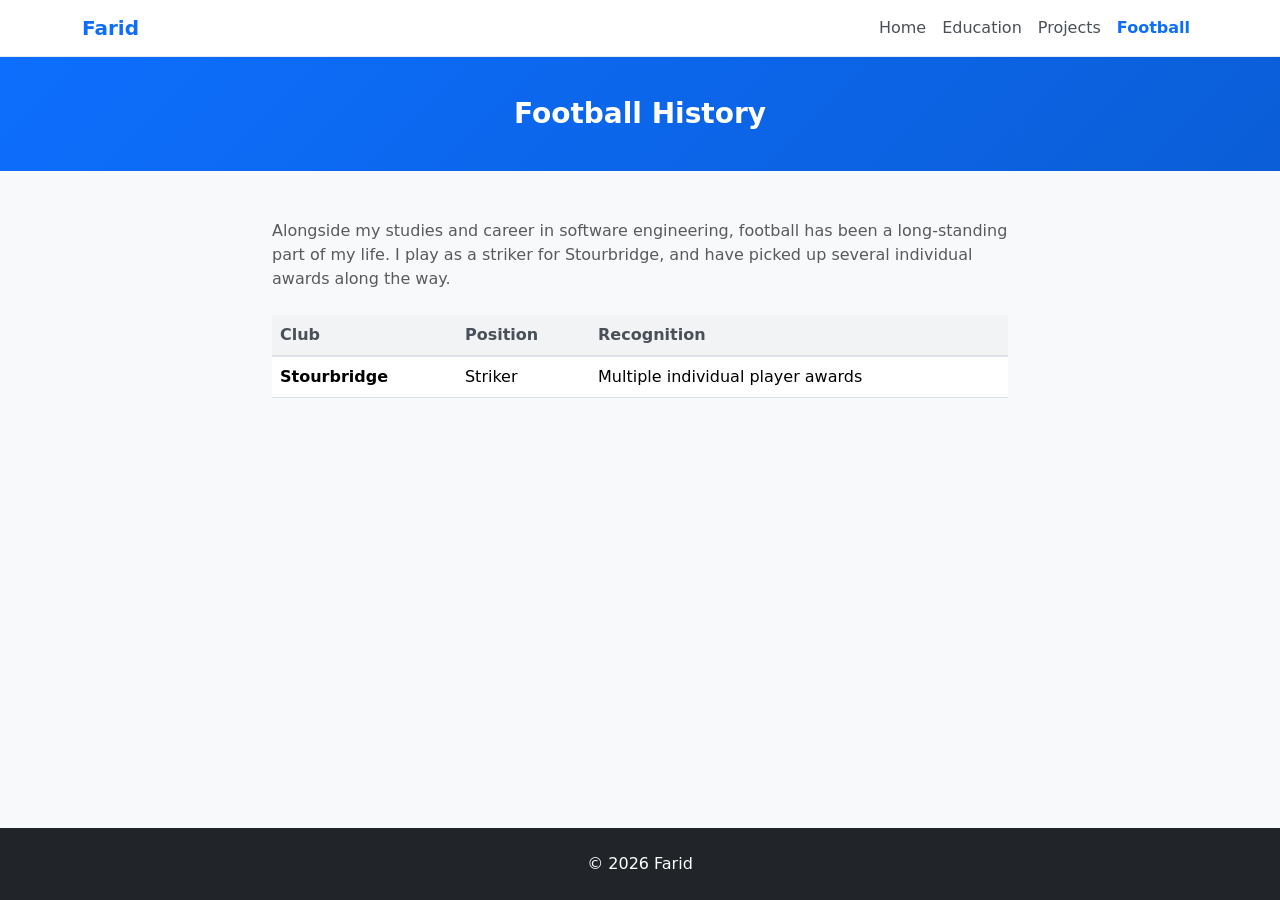
==== football.html @ f2406f61 "Update portfolio with nav, education, projects and football sections" ====
<!DOCTYPE html>
<html lang="en">
<head>
    <meta charset="UTF-8">
    <meta name="viewport" content="width=device-width, initial-scale=1.0">
    <title>Football History - Farid's Profile</title>
    <link href="https://cdn.jsdelivr.net/npm/bootstrap@5.3.2/dist/css/bootstrap.min.css" rel="stylesheet">
    <link rel="stylesheet" href="profileStyle.css">
</head>
<body>

    <!-- Site Navigation -->
    <nav class="navbar navbar-expand-md site-nav sticky-top">
        <div class="container">
            <a class="navbar-brand" href="index.html">Farid</a>
            <button class="navbar-toggler" type="button" data-bs-toggle="collapse" data-bs-target="#navContent">
                <span class="navbar-toggler-icon"></span>
            </button>
            <div class="collapse navbar-collapse" id="navContent">
                <ul class="navbar-nav ms-auto">
                    <li class="nav-item"><a class="nav-link" href="index.html">Home</a></li>
                    <li class="nav-item"><a class="nav-link" href="education.html">Education</a></li>
                    <li class="nav-item"><a class="nav-link" href="projects.html">Projects</a></li>
                    <li class="nav-item"><a class="nav-link active" aria-current="page" href="football.html">Football</a></li>
                </ul>
            </div>
        </div>
    </nav>

    <header class="page-header text-white text-center">
        <div class="container">
            <h1 class="h3 fw-bold mb-0">Football History</h1>
        </div>
    </header>

    <main class="container my-5">
        <section class="row justify-content-center">
            <div class="col-lg-8">

                <p class="text-muted mb-4">
                    Alongside my studies and career in software engineering, football has been a long-standing part of my life. I play as a striker for Stourbridge, and have picked up several individual awards along the way.
                </p>

                <div class="table-responsive">
                    <table class="table table-clean align-middle">
                        <thead>
                            <tr>
                                <th scope="col">Club</th>
                                <th scope="col">Position</th>
                                <th scope="col">Recognition</th>
                            </tr>
                        </thead>
                        <tbody>
                            <tr>
                                <td class="fw-semibold">Stourbridge</td>
                                <td>Striker</td>
                                <td>Multiple individual player awards</td>
                            </tr>
                        </tbody>
                    </table>
                </div>

            </div>
        </section>
    </main>

    <footer class="bg-dark text-white text-center py-4">
        <div class="container"><p class="mb-0">&copy; 2026 Farid</p></div>
    </footer>
    <script src="https://cdn.jsdelivr.net/npm/bootstrap@5.3.2/dist/js/bootstrap.bundle.min.js"></script>
</body>
</html>
---- profileStyle.css ----
body {
    background-color: #f8f9fa;
    font-family: system-ui, -apple-system, "Segoe UI", Roboto, Helvetica, Arial, sans-serif;
    color: #333;
    display: flex;
    flex-direction: column;
    min-height: 100vh;
}

main {
    flex: 1;
}

.hero-section {
    background: linear-gradient(135deg, #0d6efd, #0b5ed7);
}

.profile-img {
    width: 90px;       
    height: 90px;      
    object-fit: cover;  
    border: 4px solid rgba(255, 255, 255, 0.3);
}

.team-card {
    transition: transform 0.2s ease-in-out;
}

.team-card:hover {
    transform: translateY(-5px);
}

/* Site navigation */
.site-nav {
    background-color: #ffffff;
    border-bottom: 1px solid #e9ecef;
}

.site-nav .navbar-brand {
    font-weight: 700;
    color: #0d6efd;
}

.site-nav .nav-link {
    color: #495057;
    font-weight: 500;
}

.site-nav .nav-link.active {
    color: #0d6efd;
    font-weight: 600;
}

/* Page header (smaller hero used on inner pages) */
.page-header {
    background: linear-gradient(135deg, #0d6efd, #0b5ed7);
    padding: 2.5rem 0;
}

/* Education timeline */
.timeline {
    position: relative;
    padding-left: 2rem;
    border-left: 3px solid #dee2e6;
}

.timeline-item {
    position: relative;
    padding-bottom: 2rem;
}

.timeline-item:last-child {
    padding-bottom: 0;
}

.timeline-item::before {
    content: "";
    position: absolute;
    left: -2.43rem;
    top: 0.35rem;
    width: 14px;
    height: 14px;
    border-radius: 50%;
    background-color: #0d6efd;
    border: 3px solid #fff;
    box-shadow: 0 0 0 2px #0d6efd;
}

/* Simple, clean tables */
.table-clean thead th {
    border-bottom-width: 2px;
    color: #495057;
    font-weight: 600;
    background-color: #f1f3f5;
}

.table-clean td, .table-clean th {
    vertical-align: middle;
}

/* Project carousel */
.project-carousel .carousel-item {
    padding: 2.5rem 4.5rem;
}

.project-carousel .card {
    min-height: 220px;
}

.project-carousel .carousel-control-prev-icon,
.project-carousel .carousel-control-next-icon {
    background-color: #0d6efd;
    border-radius: 50%;
    padding: 14px;
}
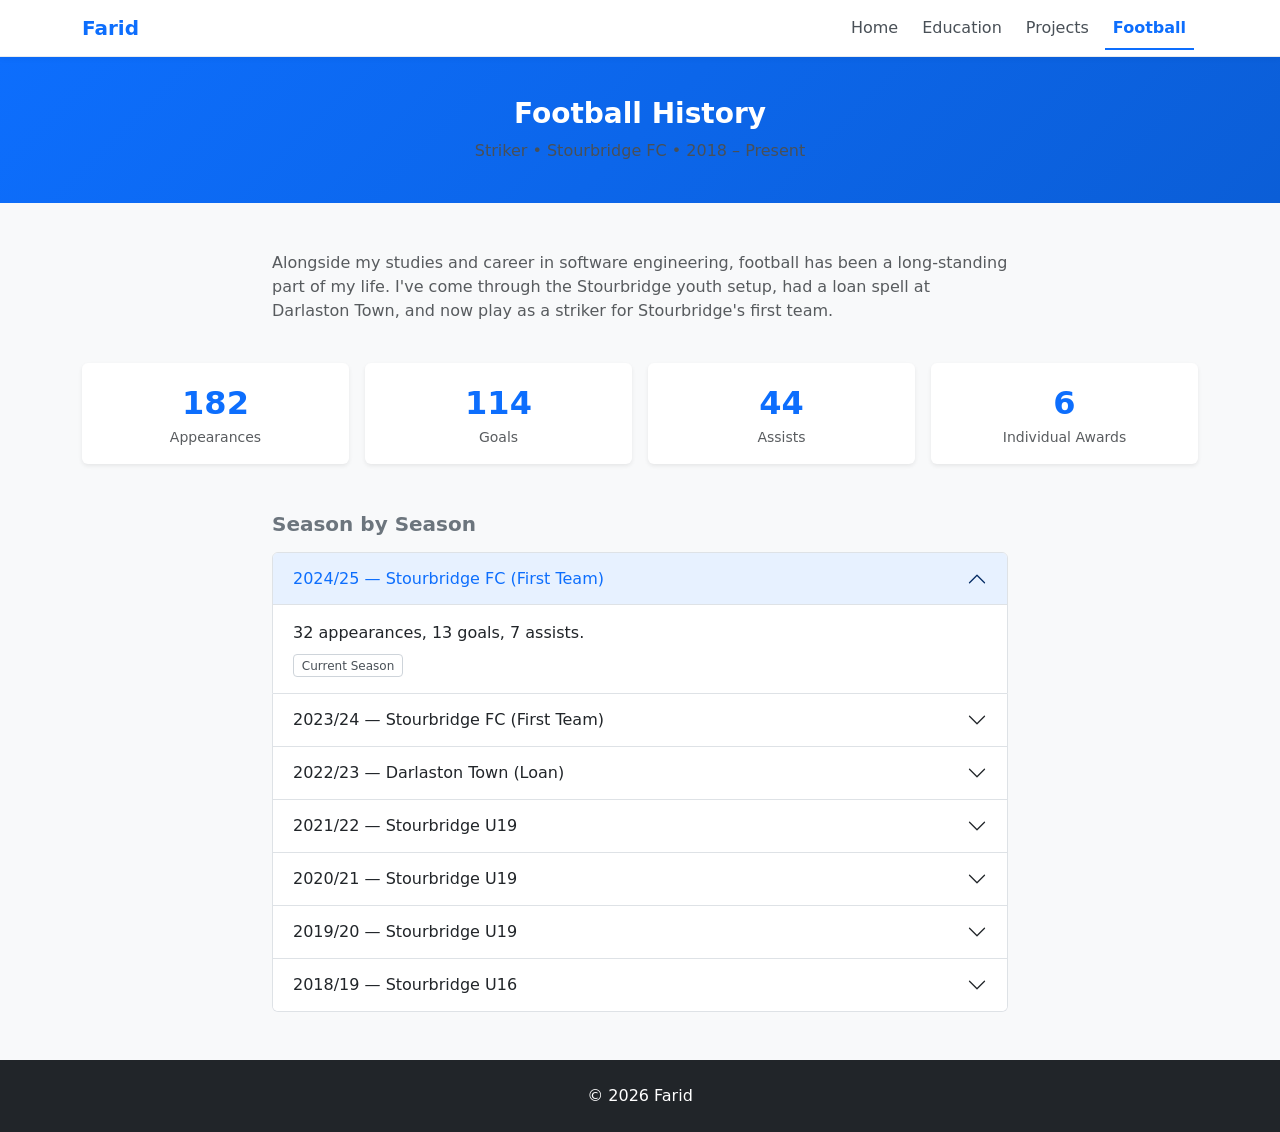
==== commit 4da19605: "Improved football page with stats, updated badges and navbar styling" ====
--- a/football.html
+++ b/football.html
@@ -30,38 +30,165 @@
     <header class="page-header text-white text-center">
         <div class="container">
             <h1 class="h3 fw-bold mb-0">Football History</h1>
+            <p class="mb-0 mt-2 text-light-emphasis">Striker • Stourbridge FC • 2018 – Present</p>
         </div>
     </header>
 
     <main class="container my-5">
+
+        <section class="row justify-content-center mb-4">
+            <div class="col-lg-8">
+                <p class="text-muted">
+                    Alongside my studies and career in software engineering, football has been a long-standing part of my life. I've come through the Stourbridge youth setup, had a loan spell at Darlaston Town, and now play as a striker for Stourbridge's first team.
+                </p>
+            </div>
+        </section>
+
+        <!-- Stat Cards -->
+        <section class="row justify-content-center g-3 mb-5">
+            <div class="col-6 col-md-3">
+                <div class="card text-center border-0 shadow-sm h-100">
+                    <div class="card-body">
+                        <p class="stat-number mb-0">182</p>
+                        <p class="text-muted small mb-0">Appearances</p>
+                    </div>
+                </div>
+            </div>
+            <div class="col-6 col-md-3">
+                <div class="card text-center border-0 shadow-sm h-100">
+                    <div class="card-body">
+                        <p class="stat-number mb-0">114</p>
+                        <p class="text-muted small mb-0">Goals</p>
+                    </div>
+                </div>
+            </div>
+            <div class="col-6 col-md-3">
+                <div class="card text-center border-0 shadow-sm h-100">
+                    <div class="card-body">
+                        <p class="stat-number mb-0">44</p>
+                        <p class="text-muted small mb-0">Assists</p>
+                    </div>
+                </div>
+            </div>
+            <div class="col-6 col-md-3">
+                <div class="card text-center border-0 shadow-sm h-100">
+                    <div class="card-body">
+                        <p class="stat-number mb-0">6</p>
+                        <p class="text-muted small mb-0">Individual Awards</p>
+                    </div>
+                </div>
+            </div>
+        </section>
+
+        <!-- Season-by-season Accordion -->
         <section class="row justify-content-center">
             <div class="col-lg-8">
+                <h3 class="h5 fw-bold text-secondary mb-3">Season by Season</h3>
 
-                <p class="text-muted mb-4">
-                    Alongside my studies and career in software engineering, football has been a long-standing part of my life. I play as a striker for Stourbridge, and have picked up several individual awards along the way.
-                </p>
+                <div class="accordion" id="seasonAccordion">
 
-                <div class="table-responsive">
-                    <table class="table table-clean align-middle">
-                        <thead>
-                            <tr>
-                                <th scope="col">Club</th>
-                                <th scope="col">Position</th>
-                                <th scope="col">Recognition</th>
-                            </tr>
-                        </thead>
-                        <tbody>
-                            <tr>
-                                <td class="fw-semibold">Stourbridge</td>
-                                <td>Striker</td>
-                                <td>Multiple individual player awards</td>
-                            </tr>
-                        </tbody>
-                    </table>
+                    <div class="accordion-item">
+                        <h2 class="accordion-header">
+                            <button class="accordion-button" type="button" data-bs-toggle="collapse" data-bs-target="#s1">
+                                2024/25 — Stourbridge FC (First Team)
+                            </button>
+                        </h2>
+                        <div id="s1" class="accordion-collapse collapse show" data-bs-parent="#seasonAccordion">
+                            <div class="accordion-body">
+                                <p class="mb-2">32 appearances, 13 goals, 7 assists.</p>
+                                <span class="badge bg-primary">Current Season</span>
+                            </div>
+                        </div>
+                    </div>
+
+                    <div class="accordion-item">
+                        <h2 class="accordion-header">
+                            <button class="accordion-button collapsed" type="button" data-bs-toggle="collapse" data-bs-target="#s2">
+                                2023/24 — Stourbridge FC (First Team)
+                            </button>
+                        </h2>
+                        <div id="s2" class="accordion-collapse collapse" data-bs-parent="#seasonAccordion">
+                            <div class="accordion-body">
+                                <p class="mb-2">30 appearances, 11 goals, 5 assists. First full season in the first team.</p>
+                                <span class="badge bg-success">Young Player of the Season</span>
+                            </div>
+                        </div>
+                    </div>
+
+                    <div class="accordion-item">
+                        <h2 class="accordion-header">
+                            <button class="accordion-button collapsed" type="button" data-bs-toggle="collapse" data-bs-target="#s3">
+                                2022/23 — Darlaston Town (Loan)
+                            </button>
+                        </h2>
+                        <div id="s3" class="accordion-collapse collapse" data-bs-parent="#seasonAccordion">
+                            <div class="accordion-body">
+                                <p class="mb-0">28 appearances, 14 goals, 6 assists. Spent the season on loan gaining first-team senior experience.</p>
+                            </div>
+                        </div>
+                    </div>
+
+                    <div class="accordion-item">
+                        <h2 class="accordion-header">
+                            <button class="accordion-button collapsed" type="button" data-bs-toggle="collapse" data-bs-target="#s4">
+                                2021/22 — Stourbridge U19
+                            </button>
+                        </h2>
+                        <div id="s4" class="accordion-collapse collapse" data-bs-parent="#seasonAccordion">
+                            <div class="accordion-body">
+                                <p class="mb-2">26 appearances, 22 goals, 8 assists.</p>
+                                <span class="badge bg-success">Top Goalscorer</span>
+                            </div>
+                        </div>
+                    </div>
+
+                    <div class="accordion-item">
+                        <h2 class="accordion-header">
+                            <button class="accordion-button collapsed" type="button" data-bs-toggle="collapse" data-bs-target="#s5">
+                                2020/21 — Stourbridge U19
+                            </button>
+                        </h2>
+                        <div id="s5" class="accordion-collapse collapse" data-bs-parent="#seasonAccordion">
+                            <div class="accordion-body">
+                                <p class="mb-2">20 appearances, 16 goals, 5 assists.</p>
+                                <span class="badge bg-success">Top Goalscorer</span>
+                            </div>
+                        </div>
+                    </div>
+
+                    <div class="accordion-item">
+                        <h2 class="accordion-header">
+                            <button class="accordion-button collapsed" type="button" data-bs-toggle="collapse" data-bs-target="#s6">
+                                2019/20 — Stourbridge U19
+                            </button>
+                        </h2>
+                        <div id="s6" class="accordion-collapse collapse" data-bs-parent="#seasonAccordion">
+                            <div class="accordion-body">
+                                <p class="mb-2">24 appearances, 20 goals, 7 assists.</p>
+                                <span class="badge bg-success">Top Goalscorer</span>
+                            </div>
+                        </div>
+                    </div>
+
+                    <div class="accordion-item">
+                        <h2 class="accordion-header">
+                            <button class="accordion-button collapsed" type="button" data-bs-toggle="collapse" data-bs-target="#s7">
+                                2018/19 — Stourbridge U16
+                            </button>
+                        </h2>
+                        <div id="s7" class="accordion-collapse collapse" data-bs-parent="#seasonAccordion">
+                            <div class="accordion-body">
+                                <p class="mb-2">22 appearances, 18 goals, 6 assists.</p>
+                                <span class="badge bg-success me-1">Top Goalscorer</span>
+                                <span class="badge bg-warning text-dark">Player of the Season</span>
+                            </div>
+                        </div>
+                    </div>
+
                 </div>
-
             </div>
         </section>
+
     </main>
 
     <footer class="bg-dark text-white text-center py-4">
--- a/profileStyle.css
+++ b/profileStyle.css
@@ -34,21 +34,53 @@
 .site-nav {
     background-color: #ffffff;
     border-bottom: 1px solid #e9ecef;
+    box-shadow: 0 2px 6px rgba(0, 0, 0, 0.04);
 }
 
 .site-nav .navbar-brand {
     font-weight: 700;
     color: #0d6efd;
+    transition: opacity 0.2s ease;
+}
+
+.site-nav .navbar-brand:hover {
+    opacity: 0.75;
 }
 
 .site-nav .nav-link {
+    position: relative;
     color: #495057;
     font-weight: 500;
+    margin: 0 0.25rem;
+    transition: color 0.2s ease;
+}
+
+.site-nav .nav-link::after {
+    content: "";
+    position: absolute;
+    left: 0;
+    bottom: -2px;
+    width: 0;
+    height: 2px;
+    background-color: #0d6efd;
+    transition: width 0.25s ease;
+}
+
+.site-nav .nav-link:hover {
+    color: #0d6efd;
+}
+
+.site-nav .nav-link:hover::after {
+    width: 100%;
 }
 
 .site-nav .nav-link.active {
     color: #0d6efd;
     font-weight: 600;
+}
+
+.site-nav .nav-link.active::after {
+    width: 100%;
 }
 
 /* Page header (smaller hero used on inner pages) */
@@ -112,4 +144,33 @@
     background-color: #0d6efd;
     border-radius: 50%;
     padding: 14px;
+}
+
+/* Stat cards on football page */
+.stat-number {
+    font-size: 2rem;
+    font-weight: 700;
+    color: #0d6efd;
+}
+
+/* Accordion tweaks to match site style */
+.accordion-button:not(.collapsed) {
+    background-color: #e7f1ff;
+    color: #0d6efd;
+}
+
+.accordion-button:focus {
+    box-shadow: none;
+    border-color: rgba(13, 110, 253, 0.25);
+}
+
+/* Replace bright pill badges with subtle outlined tags */
+.badge {
+    background-color: transparent !important;
+    color: #495057 !important;
+    border: 1px solid #ced4da;
+    font-weight: 500;
+    font-size: 0.75rem;
+    padding: 0.35em 0.65em;
+    border-radius: 4px;
 }
